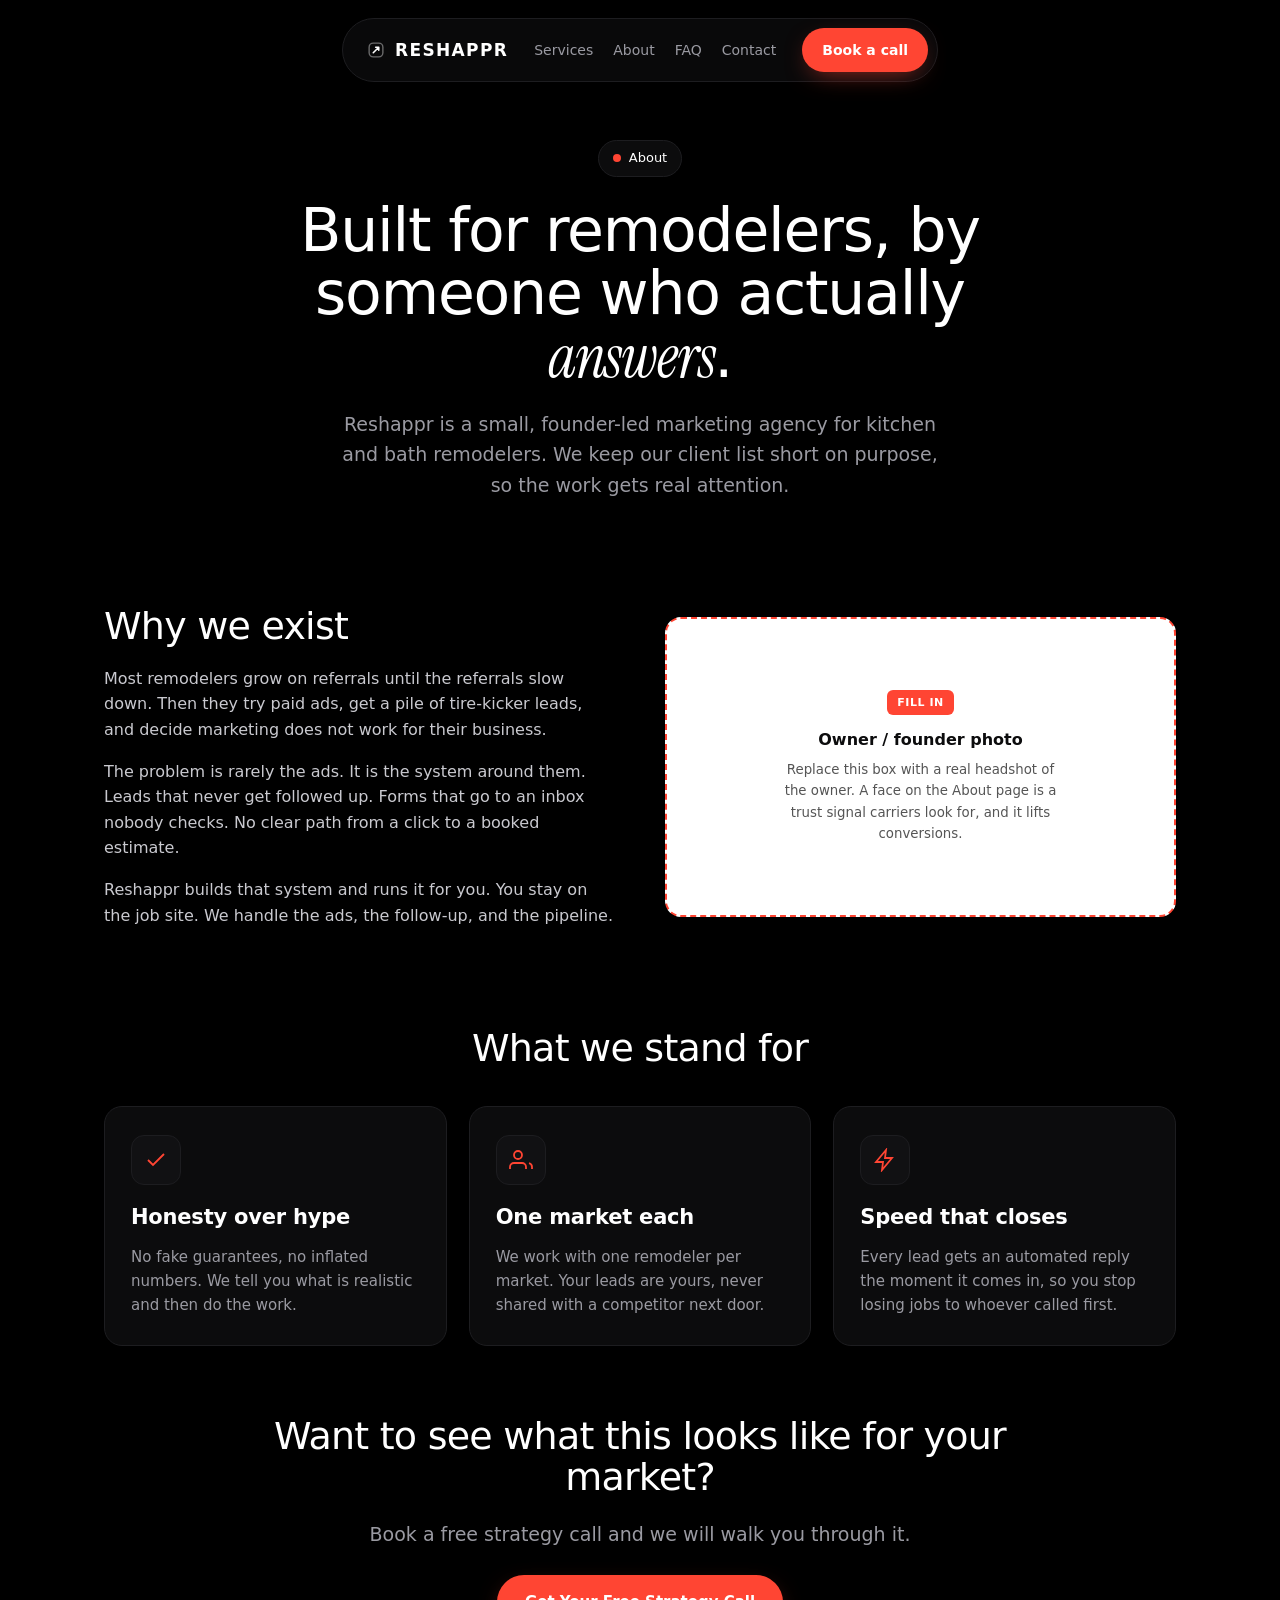
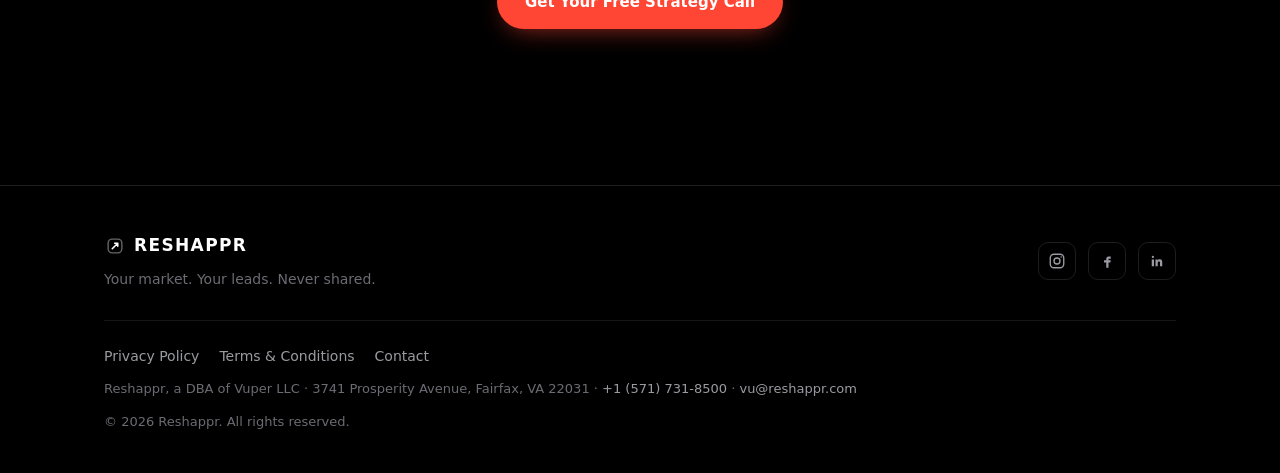
==== about.html @ 0d87b8c2 "Add files via upload" ====
<!DOCTYPE html>
<html lang="en">
<head>
<meta charset="UTF-8" />
<meta name="viewport" content="width=device-width, initial-scale=1.0" />
<title>About | Reshappr</title>
<meta name="description" content="Reshappr is a founder-led marketing agency for kitchen and bath remodelers. Short client list, full attention." />
<link rel="icon" href="brand/favicon.svg" type="image/svg+xml" />
<link rel="preconnect" href="https://api.fontshare.com" crossorigin />
<link href="https://api.fontshare.com/v2/css?f[]=satoshi@400,500,700,900&display=swap" rel="stylesheet" />
<link href="https://fonts.googleapis.com/css2?family=Instrument+Serif:ital@0;1&display=swap" rel="stylesheet" />
<link rel="stylesheet" href="styles.css" />
</head>
<body>

<div class="nav"><nav class="nav-inner">
  <a href="index.html" class="brand"><svg class="brand-mark" viewBox="0 0 64 64" fill="none" aria-hidden="true"><rect x="12" y="12" width="40" height="40" rx="12" fill="none" stroke="currentColor" stroke-width="4" opacity="0.4"/><path d="M24 40 L40 24 M31 24 H40 V33" stroke="currentColor" stroke-width="4.5" fill="none" stroke-linecap="round" stroke-linejoin="round"/></svg>RESHAPPR</a>
  <div class="nav-links">
    <a href="services.html">Services</a>
    <a href="about.html">About</a>
    <a href="index.html#faq">FAQ</a>
    <a href="contact.html">Contact</a>
  </div>
  <a href="contact.html" class="btn">Book a call</a>
</nav></div>

<main>
  <div class="nav-spacer"></div>
  <div class="wrap">
    <div class="page-head">
      <span class="badge"><span class="dot"></span>About</span>
      <h1>Built for remodelers, by someone who actually <span class="em">answers</span>.</h1>
      <p class="lead">Reshappr is a small, founder-led marketing agency for kitchen and bath remodelers. We keep our client list short on purpose, so the work gets real attention.</p>
    </div>

    <div class="grid-2 section">
      <div class="prose">
        <h2 style="margin-bottom:18px">Why we exist</h2>
        <p>Most remodelers grow on referrals until the referrals slow down. Then they try paid ads, get a pile of tire-kicker leads, and decide marketing does not work for their business.</p>
        <p>The problem is rarely the ads. It is the system around them. Leads that never get followed up. Forms that go to an inbox nobody checks. No clear path from a click to a booked estimate.</p>
        <p>Reshappr builds that system and runs it for you. You stay on the job site. We handle the ads, the follow-up, and the pipeline.</p>
      </div>
      <div>
        <div class="fillin-img">
          <span class="lbl">FILL IN</span>
          <strong>Owner / founder photo</strong>
          <small>Replace this box with a real headshot of the owner. A face on the About page is a trust signal carriers look for, and it lifts conversions.</small>
        </div>
      </div>
    </div>

    <div class="section">
      <h2 style="text-align:center; margin-bottom:36px">What we stand for</h2>
      <div class="grid-3">
        <div class="card">
          <div class="ic"><svg viewBox="0 0 24 24" fill="none" stroke="currentColor" stroke-width="1.8"><path d="M20 6 9 17l-5-5"/></svg></div>
          <h3>Honesty over hype</h3>
          <p>No fake guarantees, no inflated numbers. We tell you what is realistic and then do the work.</p>
        </div>
        <div class="card">
          <div class="ic"><svg viewBox="0 0 24 24" fill="none" stroke="currentColor" stroke-width="1.8"><path d="M17 21v-2a4 4 0 0 0-4-4H5a4 4 0 0 0-4 4v2"/><circle cx="9" cy="7" r="4"/><path d="M23 21v-2a4 4 0 0 0-3-3.87"/></svg></div>
          <h3>One market each</h3>
          <p>We work with one remodeler per market. Your leads are yours, never shared with a competitor next door.</p>
        </div>
        <div class="card">
          <div class="ic"><svg viewBox="0 0 24 24" fill="none" stroke="currentColor" stroke-width="1.8"><path d="M13 2 3 14h7l-1 8 10-12h-7l1-8z"/></svg></div>
          <h3>Speed that closes</h3>
          <p>Every lead gets an automated reply the moment it comes in, so you stop losing jobs to whoever called first.</p>
        </div>
      </div>
    </div>

    <div class="page-head" style="margin-top:20px">
      <h2>Want to see what this looks like for your market?</h2>
      <p class="lead">Book a free strategy call and we will walk you through it.</p>
      <p style="margin-top:26px"><a href="contact.html" class="btn btn-lg">Get Your Free Strategy Call</a></p>
    </div>
  </div>
</main>

<footer><div class="wrap">
  <div class="foot">
    <div>
      <div class="brand"><svg class="brand-mark" viewBox="0 0 64 64" fill="none" aria-hidden="true"><rect x="12" y="12" width="40" height="40" rx="12" fill="none" stroke="currentColor" stroke-width="4" opacity="0.4"/><path d="M24 40 L40 24 M31 24 H40 V33" stroke="currentColor" stroke-width="4.5" fill="none" stroke-linecap="round" stroke-linejoin="round"/></svg>RESHAPPR</div>
      <div class="tag">Your market. Your leads. Never shared.</div>
    </div>
    <div class="soc">
      <a href="#" aria-label="Instagram"><svg width="18" height="18" viewBox="0 0 24 24" fill="none" stroke="currentColor" stroke-width="1.8"><rect x="3" y="3" width="18" height="18" rx="5"/><circle cx="12" cy="12" r="4"/><circle cx="17.5" cy="6.5" r="1" fill="currentColor" stroke="none"/></svg></a>
      <a href="#" aria-label="Facebook"><svg width="18" height="18" viewBox="0 0 24 24" fill="currentColor"><path d="M14 9h3V6h-3c-2 0-3 1.3-3 3.2V11H8v3h3v7h3v-7h2.5l.5-3H14V9.5c0-.3.2-.5.6-.5Z"/></svg></a>
      <a href="#" aria-label="LinkedIn"><svg width="18" height="18" viewBox="0 0 24 24" fill="currentColor"><path d="M6.5 8A1.5 1.5 0 1 0 6.5 5a1.5 1.5 0 0 0 0 3ZM5 10h3v9H5v-9Zm5 0h2.8v1.3c.5-.8 1.5-1.5 3-1.5 2.4 0 3.2 1.4 3.2 3.9V19h-3v-4.6c0-1.2-.4-1.9-1.4-1.9-1 0-1.6.7-1.6 1.9V19h-3v-9Z"/></svg></a>
    </div>
  </div>
  <div class="foot-links">
    <a href="privacy-policy.html">Privacy Policy</a>
    <a href="terms-and-conditions.html">Terms &amp; Conditions</a>
    <a href="contact.html">Contact</a>
  </div>
  <div class="copy">Reshappr, a DBA of Vuper LLC &middot; 3741 Prosperity Avenue, Fairfax, VA 22031 &middot; <a href="tel:+15717318500">+1 (571) 731-8500</a> &middot; <a href="mailto:vu@reshappr.com">vu@reshappr.com</a></div>
  <div class="copy">&copy; 2026 Reshappr. All rights reserved.</div>
</div></footer>

</body>
</html>
---- styles.css ----
/* Reshappr shared styles — About / Services / Contact */
:root {
  --bg:#000; --bg-card:#0c0c0d; --bg-card-2:#111113; --line:#1d1d20; --line-soft:#161618;
  --text:#fff; --muted:#9a9aa2; --muted-2:#6b6b73; --accent:#ff4533; --demo:#4d8dff;
  --radius:18px; --radius-pill:100px;
  --serif:"Instrument Serif",Georgia,serif; --sans:"Satoshi",system-ui,-apple-system,sans-serif;
}
* { box-sizing:border-box; margin:0; padding:0; }
html { scroll-behavior:smooth; }
body { font-family:var(--sans); background:var(--bg); color:var(--text); line-height:1.6; -webkit-font-smoothing:antialiased; overflow-x:hidden; }
a { color:inherit; text-decoration:none; }
img { max-width:100%; display:block; }
::selection { background:var(--accent); color:#fff; }
.wrap { width:100%; max-width:1120px; margin:0 auto; padding:0 24px; }
.narrow { max-width:780px; }
.em { font-family:var(--serif); font-style:italic; font-weight:400; }

/* nav */
.nav-spacer { height:110px; }
.nav { position:fixed; top:18px; left:0; right:0; z-index:100; display:flex; justify-content:center; pointer-events:none; }
.nav-inner { pointer-events:auto; display:flex; align-items:center; gap:26px; background:rgba(12,12,13,0.82); backdrop-filter:blur(14px); border:1px solid var(--line); border-radius:var(--radius-pill); padding:9px 9px 9px 22px; box-shadow:0 10px 40px -18px rgba(0,0,0,0.8); }
.brand { font-weight:900; letter-spacing:0.08em; font-size:17px; display:flex; align-items:center; gap:8px; color:#fff; }
.brand-mark { width:22px; height:22px; color:#fff; flex:none; }
.nav-links { display:flex; gap:20px; font-size:14px; color:var(--muted); }
.nav-links a:hover { color:#fff; }
.btn { display:inline-flex; align-items:center; justify-content:center; gap:8px; background:var(--accent); color:#fff; font-weight:600; font-size:14px; padding:11px 20px; border-radius:var(--radius-pill); border:none; cursor:pointer; transition:transform .15s ease, box-shadow .2s ease; box-shadow:0 8px 26px -10px rgba(255,69,51,0.7); }
.btn:hover { transform:translateY(-1px); box-shadow:0 12px 32px -8px rgba(255,69,51,0.85); }
.btn-lg { padding:15px 28px; font-size:15px; }
.btn-ghost { background:transparent; border:1px solid var(--line); box-shadow:none; color:#fff; }
.btn-ghost:hover { border-color:#333; background:rgba(255,255,255,0.03); }

/* page head */
main { padding:30px 0 40px; }
.page-head { max-width:760px; margin:0 auto 56px; text-align:center; }
.badge { display:inline-flex; align-items:center; gap:8px; background:var(--bg-card); border:1px solid var(--line); color:#fff; font-size:13px; font-weight:500; padding:7px 14px; border-radius:var(--radius-pill); margin:0 auto 22px; }
.badge .dot { width:8px; height:8px; border-radius:50%; background:var(--accent); }
h1 { font-weight:500; letter-spacing:-0.02em; line-height:1.05; font-size:clamp(36px,5.5vw,60px); }
h2 { font-weight:500; letter-spacing:-0.02em; line-height:1.1; font-size:clamp(26px,3.4vw,38px); }
h3 { font-weight:600; letter-spacing:-0.01em; font-size:21px; }
.lead { color:var(--muted); font-size:clamp(16px,1.6vw,19px); max-width:600px; margin:20px auto 0; }
.section { padding:50px 0; }

/* cards / grids */
.grid-3 { display:grid; grid-template-columns:repeat(3,1fr); gap:22px; }
.grid-2 { display:grid; grid-template-columns:repeat(2,1fr); gap:50px; align-items:center; }
.card { background:var(--bg-card); border:1px solid var(--line); border-radius:var(--radius); padding:28px 26px; }
.card h3 { margin-bottom:10px; }
.card p { color:var(--muted); font-size:15px; }
.card .ic { width:50px; height:50px; border-radius:13px; background:var(--bg-card-2); border:1px solid var(--line); display:flex; align-items:center; justify-content:center; color:var(--accent); margin-bottom:16px; }
.card .ic svg { width:24px; height:24px; }
.prose p { color:#c9c9cf; margin:0 0 16px; font-size:16px; }
.prose p:last-child { margin-bottom:0; }

/* contact info rows */
.info-list { display:grid; gap:14px; margin-top:8px; }
.info-row { display:flex; gap:13px; align-items:center; font-size:16px; color:#d8d8de; }
.info-row .ic { width:42px; height:42px; border-radius:11px; background:var(--bg-card); border:1px solid var(--line); display:flex; align-items:center; justify-content:center; color:var(--accent); flex:none; }
.info-row .ic svg { width:19px; height:19px; }
.info-row a { color:#fff; }
.info-row a:hover { color:var(--accent); }

/* FILL-IN placeholders (white boxes to replace) */
.fillin { background:#fff; color:#0c0c0d; border:2px dashed var(--accent); border-radius:12px; padding:15px 16px; font-size:14px; font-weight:600; margin:16px 0; display:flex; gap:11px; align-items:flex-start; line-height:1.5; }
.fillin .lbl { background:var(--accent); color:#fff; font-size:10.5px; font-weight:800; padding:3px 8px; border-radius:6px; letter-spacing:.05em; flex:none; margin-top:1px; }
.fillin-img { background:#fff; color:#0c0c0d; border:2px dashed var(--accent); border-radius:16px; min-height:300px; display:flex; flex-direction:column; align-items:center; justify-content:center; gap:6px; text-align:center; padding:24px; font-weight:700; }
.fillin-img .lbl { background:var(--accent); color:#fff; font-size:11px; font-weight:800; padding:4px 10px; border-radius:6px; letter-spacing:.05em; margin-bottom:6px; }
.fillin-img small { font-weight:500; color:#555; max-width:280px; }

/* opt-in form */
.optin { background:var(--bg-card); border:1px solid var(--line); border-radius:var(--radius); padding:30px 28px; }
.field { margin-bottom:16px; }
.field label.flbl { display:block; font-size:13.5px; color:var(--muted); margin-bottom:7px; font-weight:500; }
.field input, .field textarea { width:100%; background:#121214; border:1px solid var(--line); border-radius:10px; padding:13px 15px; color:#fff; font-family:inherit; font-size:15px; }
.field input::placeholder, .field textarea::placeholder { color:var(--muted-2); }
.field input:focus, .field textarea:focus { outline:none; border-color:var(--accent); }
.field textarea { min-height:96px; resize:vertical; }
.consent { display:flex; gap:11px; align-items:flex-start; margin-bottom:14px; font-size:13px; color:#b6b6bd; line-height:1.5; cursor:pointer; }
.consent input[type=checkbox] { width:20px; height:20px; flex:none; margin-top:1px; accent-color:var(--accent); cursor:pointer; }
.disclosure { font-size:12.5px; color:var(--muted-2); line-height:1.55; margin:6px 0 18px; padding-top:14px; border-top:1px solid var(--line-soft); }
.disclosure a { color:var(--muted); text-decoration:underline; }
.optin .btn { width:100%; }
.form-foot { text-align:center; margin-top:14px; font-size:13px; color:var(--muted-2); }
.form-foot a { color:var(--muted); text-decoration:underline; }

/* footer */
footer { border-top:1px solid var(--line); padding:46px 0 40px; margin-top:60px; }
.foot { display:flex; justify-content:space-between; align-items:center; gap:20px; flex-wrap:wrap; }
.foot .tag { color:var(--muted-2); font-size:14px; margin-top:8px; }
.foot .soc { display:flex; gap:12px; }
.foot .soc a { width:38px; height:38px; border:1px solid var(--line); border-radius:10px; display:flex; align-items:center; justify-content:center; color:var(--muted); }
.foot .soc a:hover { color:#fff; border-color:#333; }
.foot-links { display:flex; gap:20px; flex-wrap:wrap; margin-top:30px; padding-top:24px; border-top:1px solid var(--line-soft); }
.foot-links a { color:var(--muted); font-size:14px; }
.foot-links a:hover { color:#fff; }
.copy { color:var(--muted-2); font-size:13px; margin-top:12px; }
.copy a { color:var(--muted); }
.copy a:hover { color:#fff; }

@media (max-width:860px) {
  .nav-links { display:none; }
  .grid-3 { grid-template-columns:1fr; }
  .grid-2 { grid-template-columns:1fr; gap:30px; }
  .section { padding:36px 0; }
  .foot { flex-direction:column; align-items:flex-start; }
}
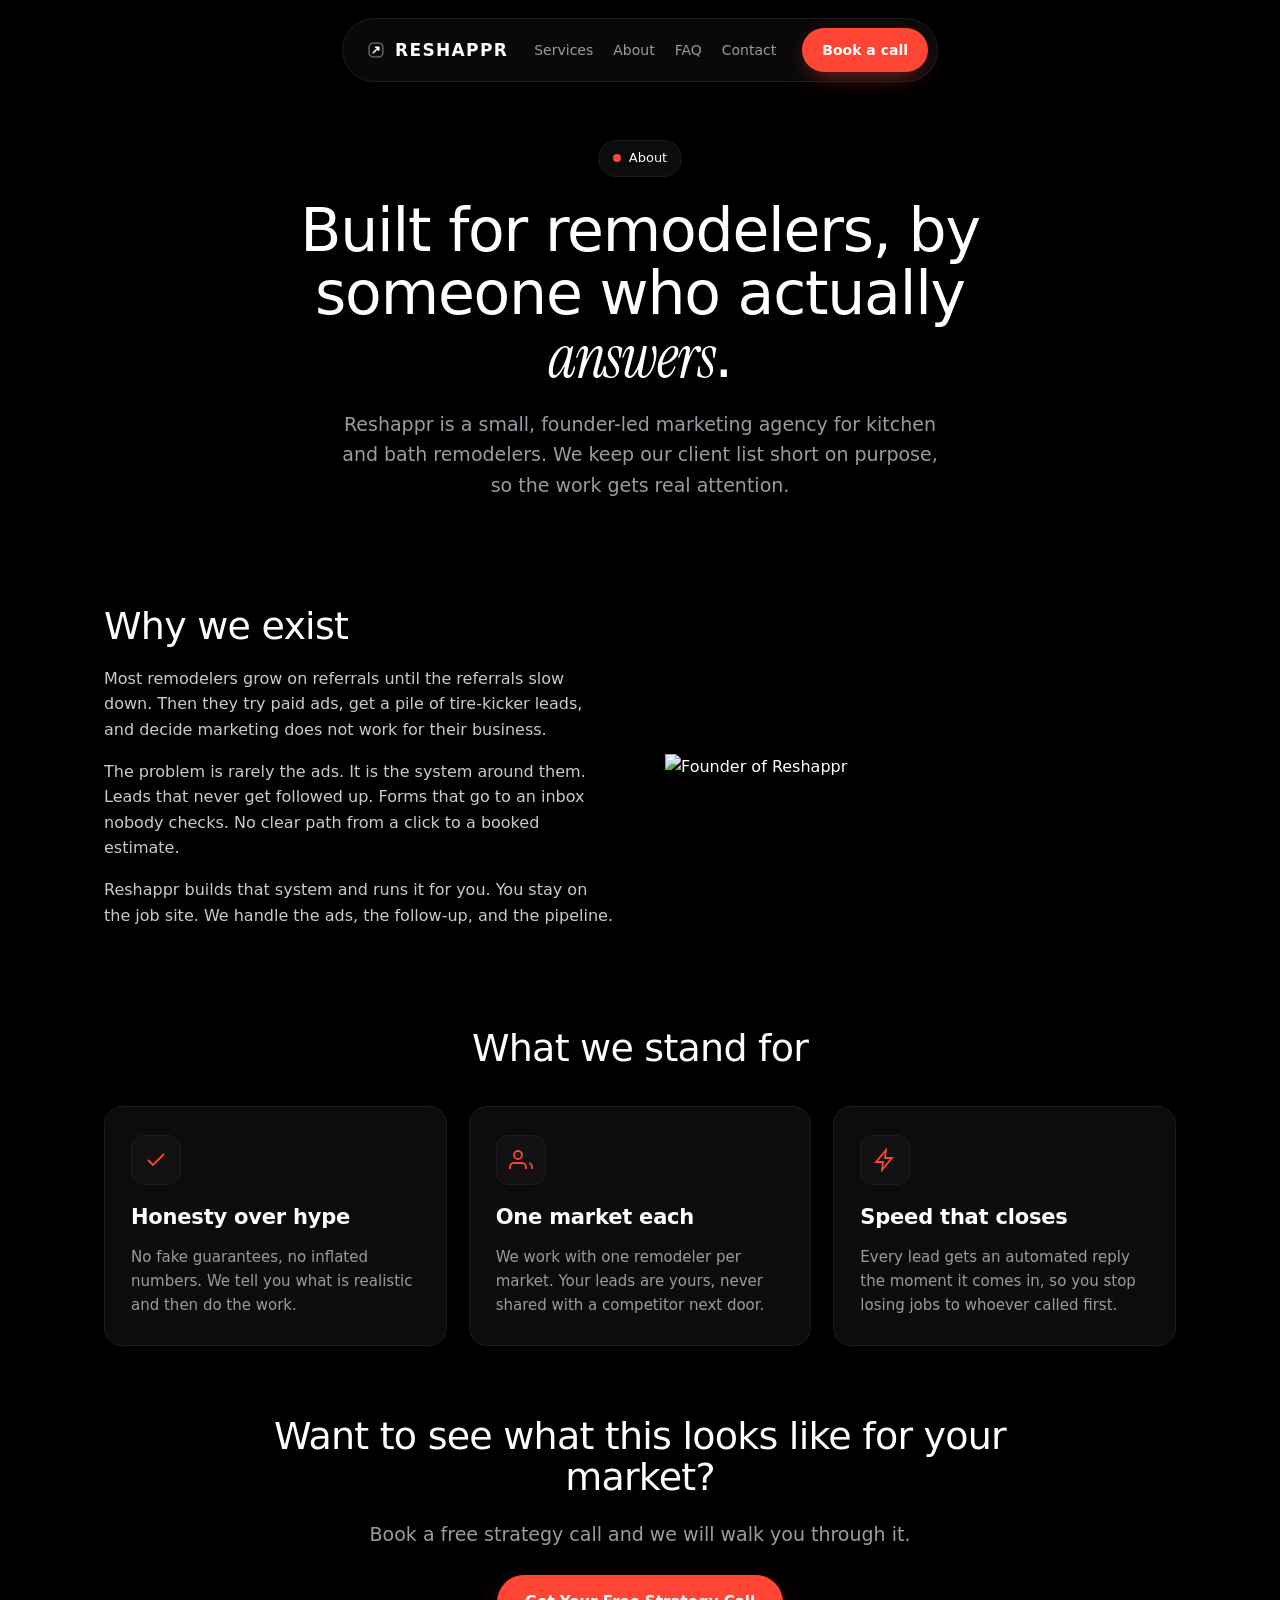
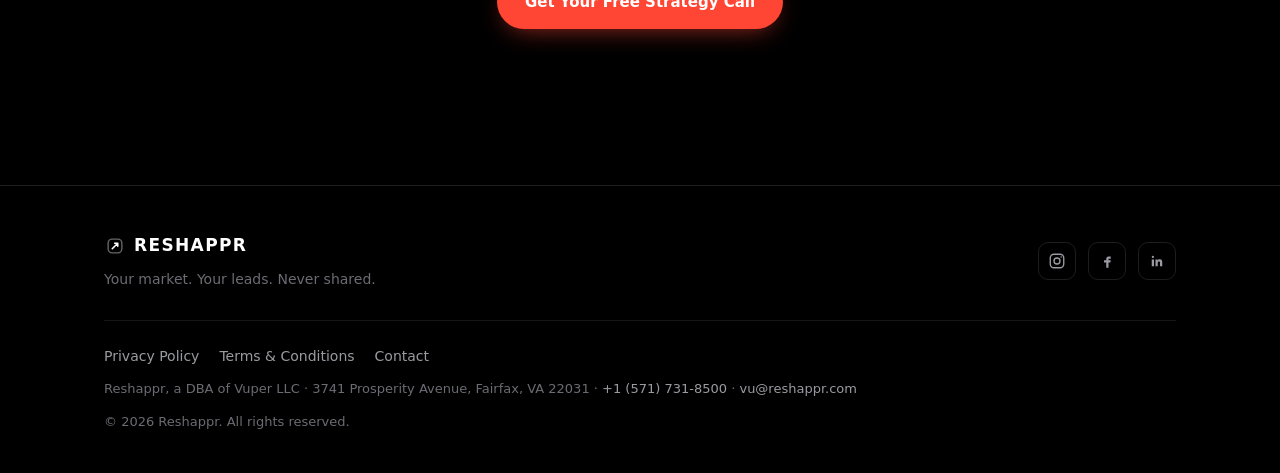
==== commit 0ed5afd4: "Add files via upload" ====
--- a/about.html
+++ b/about.html
@@ -41,11 +41,7 @@
         <p>Reshappr builds that system and runs it for you. You stay on the job site. We handle the ads, the follow-up, and the pipeline.</p>
       </div>
       <div>
-        <div class="fillin-img">
-          <span class="lbl">FILL IN</span>
-          <strong>Owner / founder photo</strong>
-          <small>Replace this box with a real headshot of the owner. A face on the About page is a trust signal carriers look for, and it lifts conversions.</small>
-        </div>
+        <img class="owner-photo" src="brand/owner.jpg" alt="Founder of Reshappr" />
       </div>
     </div>
 
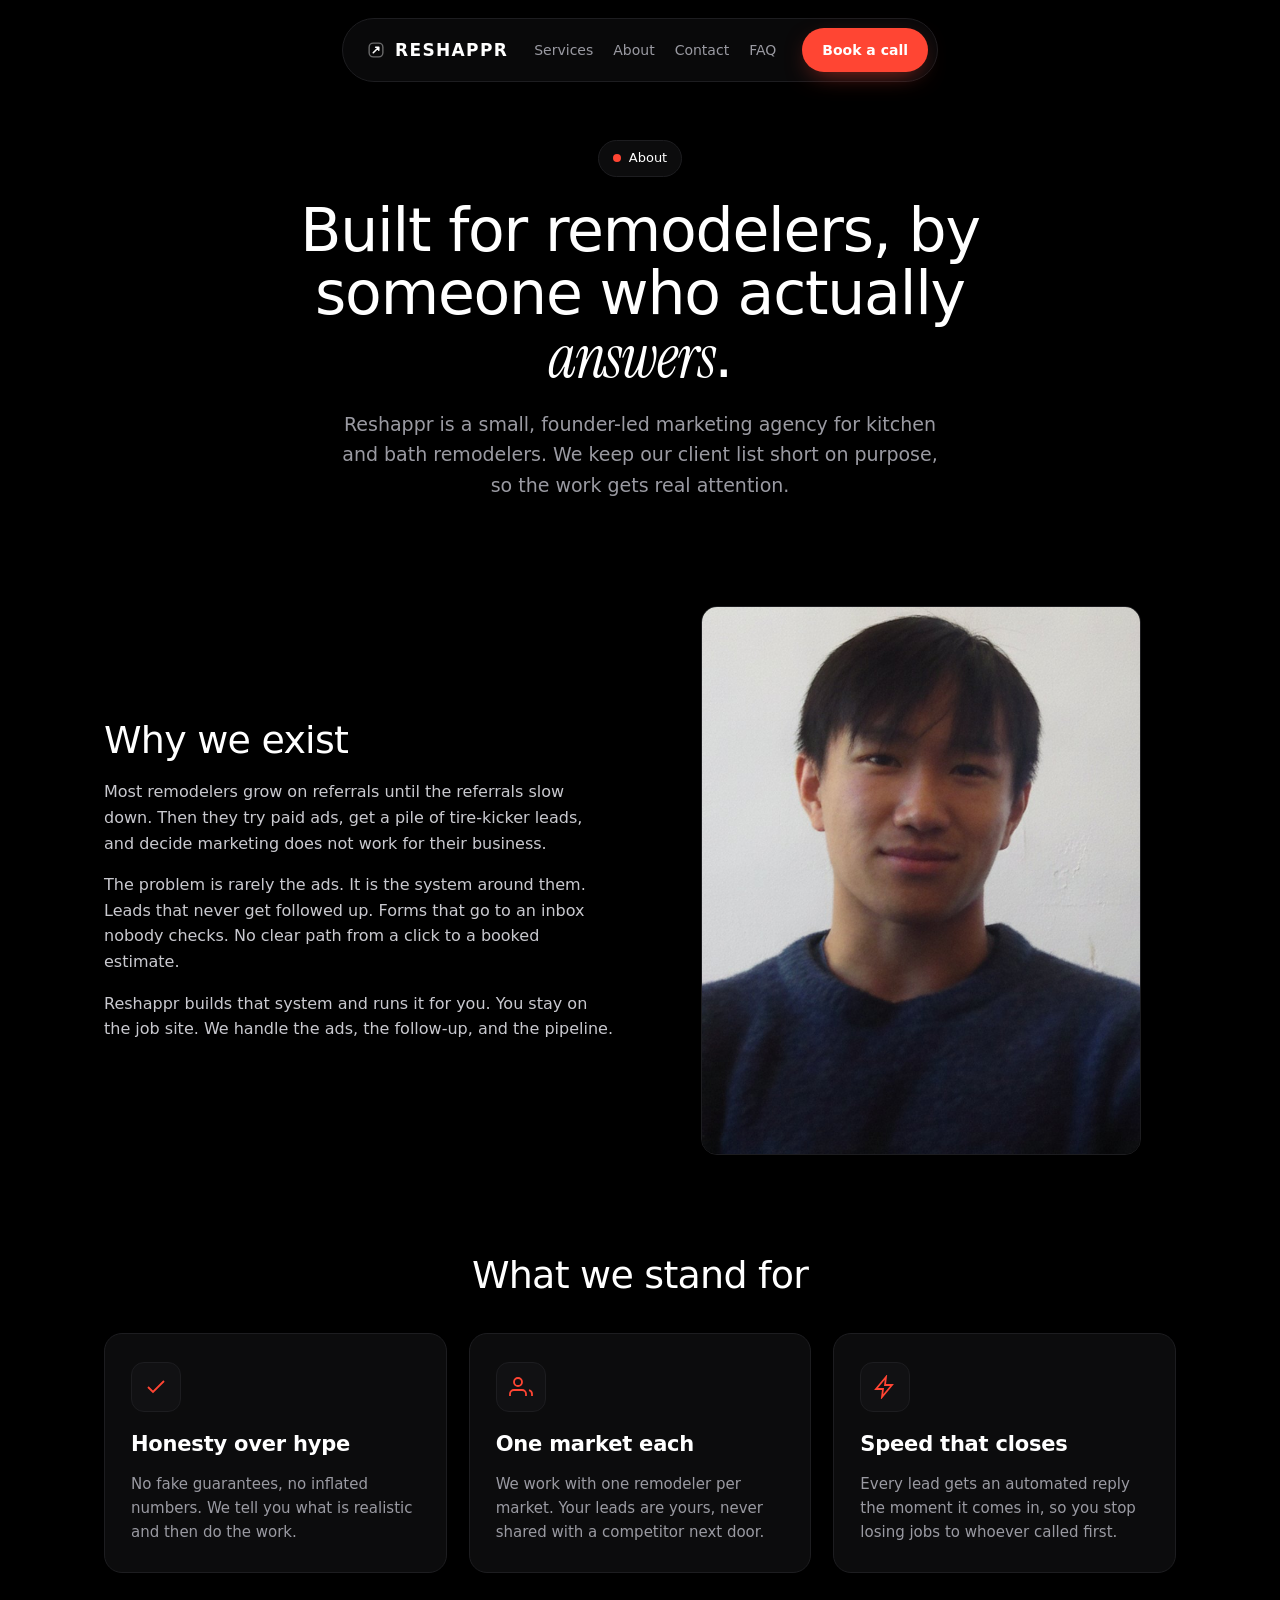
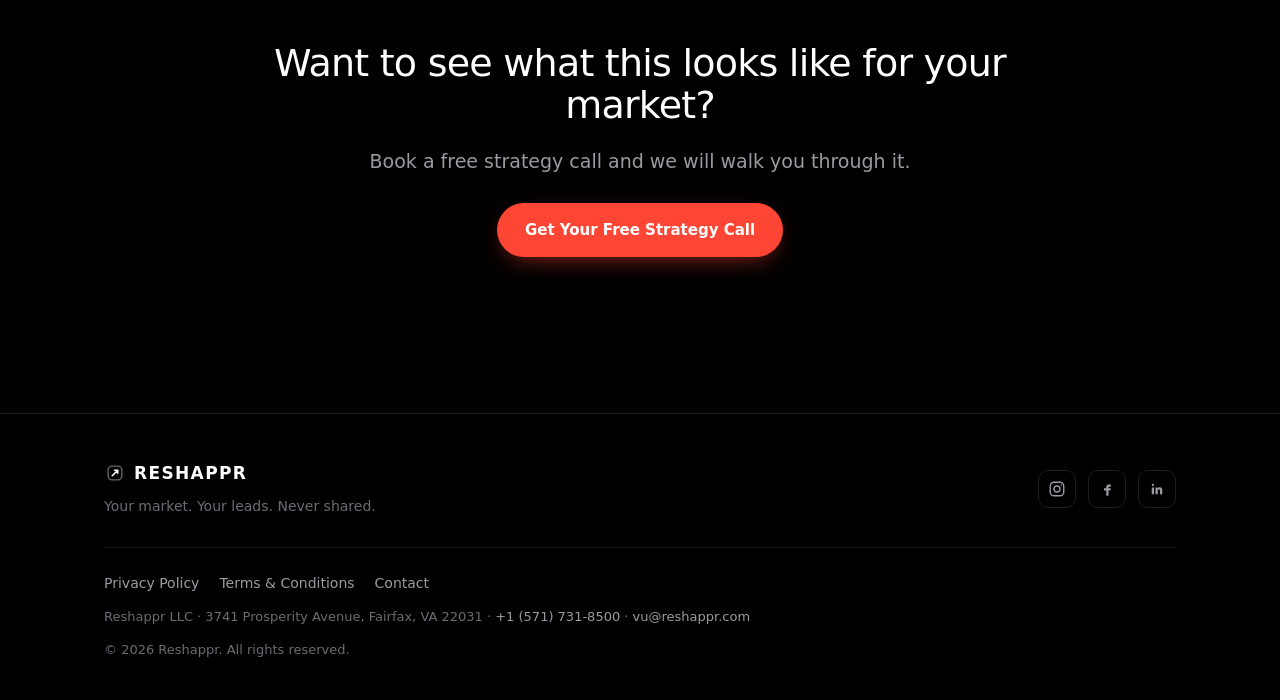
==== commit 40386ce0: "Add files via upload" ====
--- a/about.html
+++ b/about.html
@@ -18,8 +18,8 @@
   <div class="nav-links">
     <a href="services.html">Services</a>
     <a href="about.html">About</a>
+    <a href="contact.html">Contact</a>
     <a href="index.html#faq">FAQ</a>
-    <a href="contact.html">Contact</a>
   </div>
   <a href="contact.html" class="btn">Book a call</a>
 </nav></div>
@@ -91,7 +91,7 @@
     <a href="terms-and-conditions.html">Terms &amp; Conditions</a>
     <a href="contact.html">Contact</a>
   </div>
-  <div class="copy">Reshappr, a DBA of Vuper LLC &middot; 3741 Prosperity Avenue, Fairfax, VA 22031 &middot; <a href="tel:+15717318500">+1 (571) 731-8500</a> &middot; <a href="mailto:vu@reshappr.com">vu@reshappr.com</a></div>
+  <div class="copy">Reshappr LLC &middot; 3741 Prosperity Avenue, Fairfax, VA 22031 &middot; <a href="tel:+15717318500">+1 (571) 731-8500</a> &middot; <a href="mailto:vu@reshappr.com">vu@reshappr.com</a></div>
   <div class="copy">&copy; 2026 Reshappr. All rights reserved.</div>
 </div></footer>
 
--- a/styles.css
+++ b/styles.css
@@ -65,6 +65,7 @@
 .fillin-img { background:#fff; color:#0c0c0d; border:2px dashed var(--accent); border-radius:16px; min-height:300px; display:flex; flex-direction:column; align-items:center; justify-content:center; gap:6px; text-align:center; padding:24px; font-weight:700; }
 .fillin-img .lbl { background:var(--accent); color:#fff; font-size:11px; font-weight:800; padding:4px 10px; border-radius:6px; letter-spacing:.05em; margin-bottom:6px; }
 .fillin-img small { font-weight:500; color:#555; max-width:280px; }
+.owner-photo { width:100%; max-width:440px; border-radius:16px; border:1px solid var(--line); display:block; margin:0 auto; }
 
 /* opt-in form */
 .optin { background:var(--bg-card); border:1px solid var(--line); border-radius:var(--radius); padding:30px 28px; }
@@ -81,6 +82,8 @@
 .optin .btn { width:100%; }
 .form-foot { text-align:center; margin-top:14px; font-size:13px; color:var(--muted-2); }
 .form-foot a { color:var(--muted); text-decoration:underline; }
+.form-embed { background:#16161A; border:1px solid #2A2A2E; border-radius:16px; overflow:hidden; }
+.form-embed iframe { width:100%; min-height:600px; border:none; display:block; }
 
 /* footer */
 footer { border-top:1px solid var(--line); padding:46px 0 40px; margin-top:60px; }
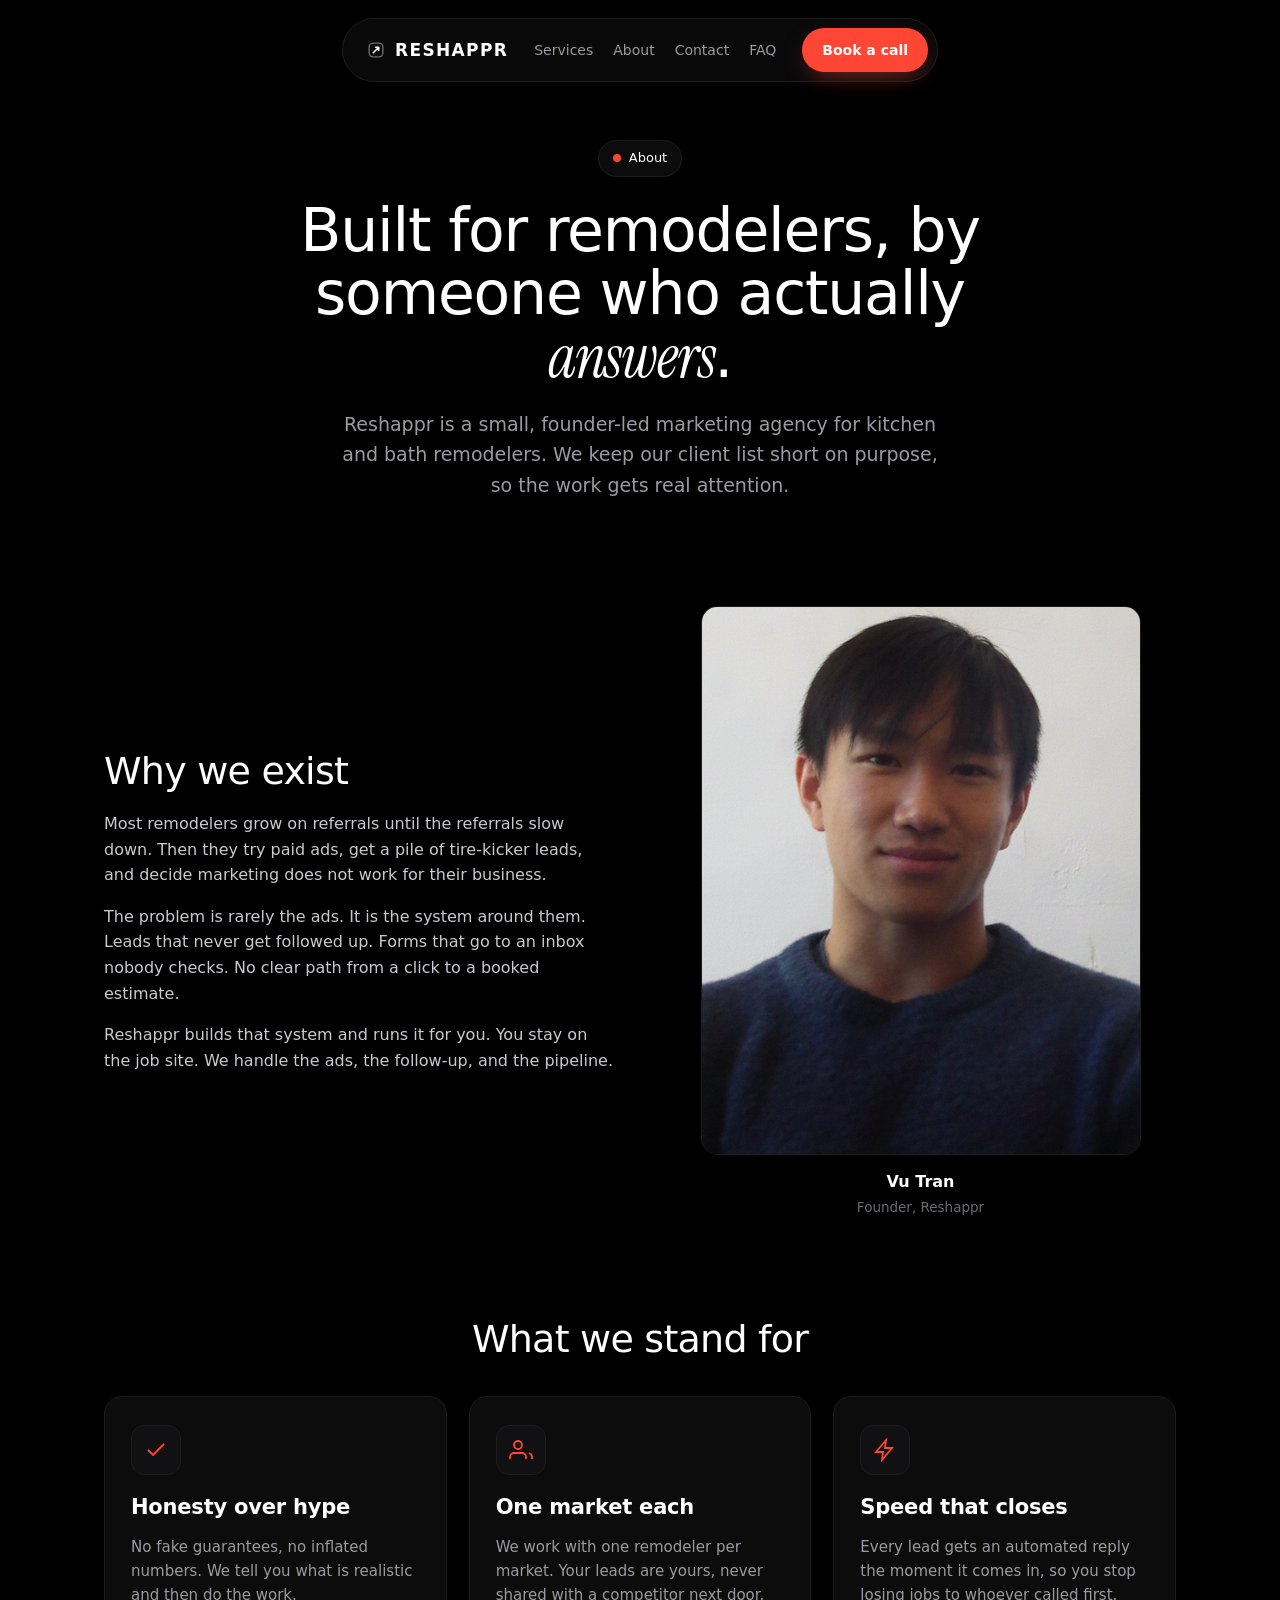
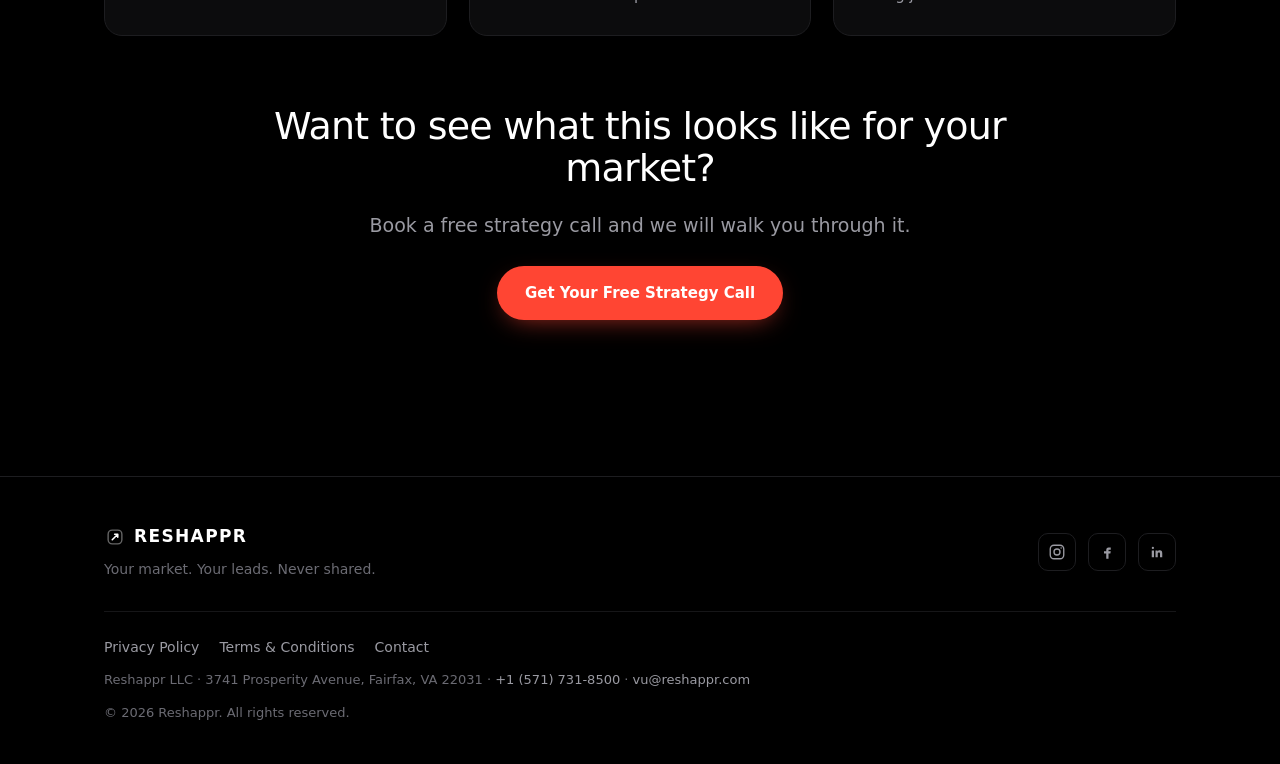
==== commit 73eba14e: "Add files via upload" ====
--- a/about.html
+++ b/about.html
@@ -22,6 +22,7 @@
     <a href="index.html#faq">FAQ</a>
   </div>
   <a href="contact.html" class="btn">Book a call</a>
+  <button class="nav-toggle" aria-label="Menu" aria-expanded="false"><span></span><span></span><span></span></button>
 </nav></div>
 
 <main>
@@ -41,7 +42,11 @@
         <p>Reshappr builds that system and runs it for you. You stay on the job site. We handle the ads, the follow-up, and the pipeline.</p>
       </div>
       <div>
-        <img class="owner-photo" src="brand/owner.jpg" alt="Founder of Reshappr" />
+        <img class="owner-photo" src="brand/owner.jpg" alt="Vu Tran, founder of Reshappr" />
+        <div class="owner-caption">
+          <span class="owner-name">Vu Tran</span>
+          <span class="owner-role">Founder, Reshappr</span>
+        </div>
       </div>
     </div>
 
@@ -95,5 +100,14 @@
   <div class="copy">&copy; 2026 Reshappr. All rights reserved.</div>
 </div></footer>
 
+<script>
+  (function(){
+    var t=document.querySelector('.nav-toggle'), n=document.querySelector('.nav-inner');
+    if(t&&n){
+      t.addEventListener('click',function(){ var o=n.classList.toggle('open'); t.setAttribute('aria-expanded',o); });
+      n.querySelectorAll('.nav-links a').forEach(function(a){ a.addEventListener('click',function(){ n.classList.remove('open'); }); });
+    }
+  })();
+</script>
 </body>
 </html>
--- a/styles.css
+++ b/styles.css
@@ -18,11 +18,13 @@
 /* nav */
 .nav-spacer { height:110px; }
 .nav { position:fixed; top:18px; left:0; right:0; z-index:100; display:flex; justify-content:center; pointer-events:none; }
-.nav-inner { pointer-events:auto; display:flex; align-items:center; gap:26px; background:rgba(12,12,13,0.82); backdrop-filter:blur(14px); border:1px solid var(--line); border-radius:var(--radius-pill); padding:9px 9px 9px 22px; box-shadow:0 10px 40px -18px rgba(0,0,0,0.8); }
+.nav-inner { position:relative; pointer-events:auto; display:flex; align-items:center; gap:26px; background:rgba(12,12,13,0.82); backdrop-filter:blur(14px); border:1px solid var(--line); border-radius:var(--radius-pill); padding:9px 9px 9px 22px; box-shadow:0 10px 40px -18px rgba(0,0,0,0.8); }
 .brand { font-weight:900; letter-spacing:0.08em; font-size:17px; display:flex; align-items:center; gap:8px; color:#fff; }
 .brand-mark { width:22px; height:22px; color:#fff; flex:none; }
 .nav-links { display:flex; gap:20px; font-size:14px; color:var(--muted); }
 .nav-links a:hover { color:#fff; }
+.nav-toggle { display:none; flex-direction:column; justify-content:center; align-items:center; gap:4px; width:38px; height:38px; background:none; border:none; cursor:pointer; padding:0; flex:none; }
+.nav-toggle span { width:20px; height:2px; background:#fff; border-radius:2px; display:block; }
 .btn { display:inline-flex; align-items:center; justify-content:center; gap:8px; background:var(--accent); color:#fff; font-weight:600; font-size:14px; padding:11px 20px; border-radius:var(--radius-pill); border:none; cursor:pointer; transition:transform .15s ease, box-shadow .2s ease; box-shadow:0 8px 26px -10px rgba(255,69,51,0.7); }
 .btn:hover { transform:translateY(-1px); box-shadow:0 12px 32px -8px rgba(255,69,51,0.85); }
 .btn-lg { padding:15px 28px; font-size:15px; }
@@ -66,6 +68,9 @@
 .fillin-img .lbl { background:var(--accent); color:#fff; font-size:11px; font-weight:800; padding:4px 10px; border-radius:6px; letter-spacing:.05em; margin-bottom:6px; }
 .fillin-img small { font-weight:500; color:#555; max-width:280px; }
 .owner-photo { width:100%; max-width:440px; border-radius:16px; border:1px solid var(--line); display:block; margin:0 auto; }
+.owner-caption { text-align:center; max-width:440px; margin:14px auto 0; }
+.owner-name { display:block; font-weight:700; font-size:16px; color:#fff; }
+.owner-role { display:block; font-size:13.5px; color:var(--muted-2); margin-top:2px; }
 
 /* opt-in form */
 .optin { background:var(--bg-card); border:1px solid var(--line); border-radius:var(--radius); padding:30px 28px; }
@@ -100,7 +105,13 @@
 .copy a:hover { color:#fff; }
 
 @media (max-width:860px) {
-  .nav-links { display:none; }
+  .nav-inner { gap:12px; padding:9px 9px 9px 18px; }
+  .nav-toggle { display:flex; }
+  .nav-links { display:none; position:absolute; top:calc(100% + 12px); left:0; right:0; flex-direction:column; gap:4px; background:rgba(12,12,13,0.98); backdrop-filter:blur(16px); border:1px solid var(--line); border-radius:18px; padding:12px; box-shadow:0 16px 40px -16px rgba(0,0,0,0.85); }
+  .nav-inner.open .nav-links { display:flex; }
+  .nav-links a { padding:11px 14px; border-radius:10px; font-size:15px; color:#fff; }
+  .nav-links a:hover { background:rgba(255,255,255,0.05); }
+  .form-col { order:-1; }
   .grid-3 { grid-template-columns:1fr; }
   .grid-2 { grid-template-columns:1fr; gap:30px; }
   .section { padding:36px 0; }
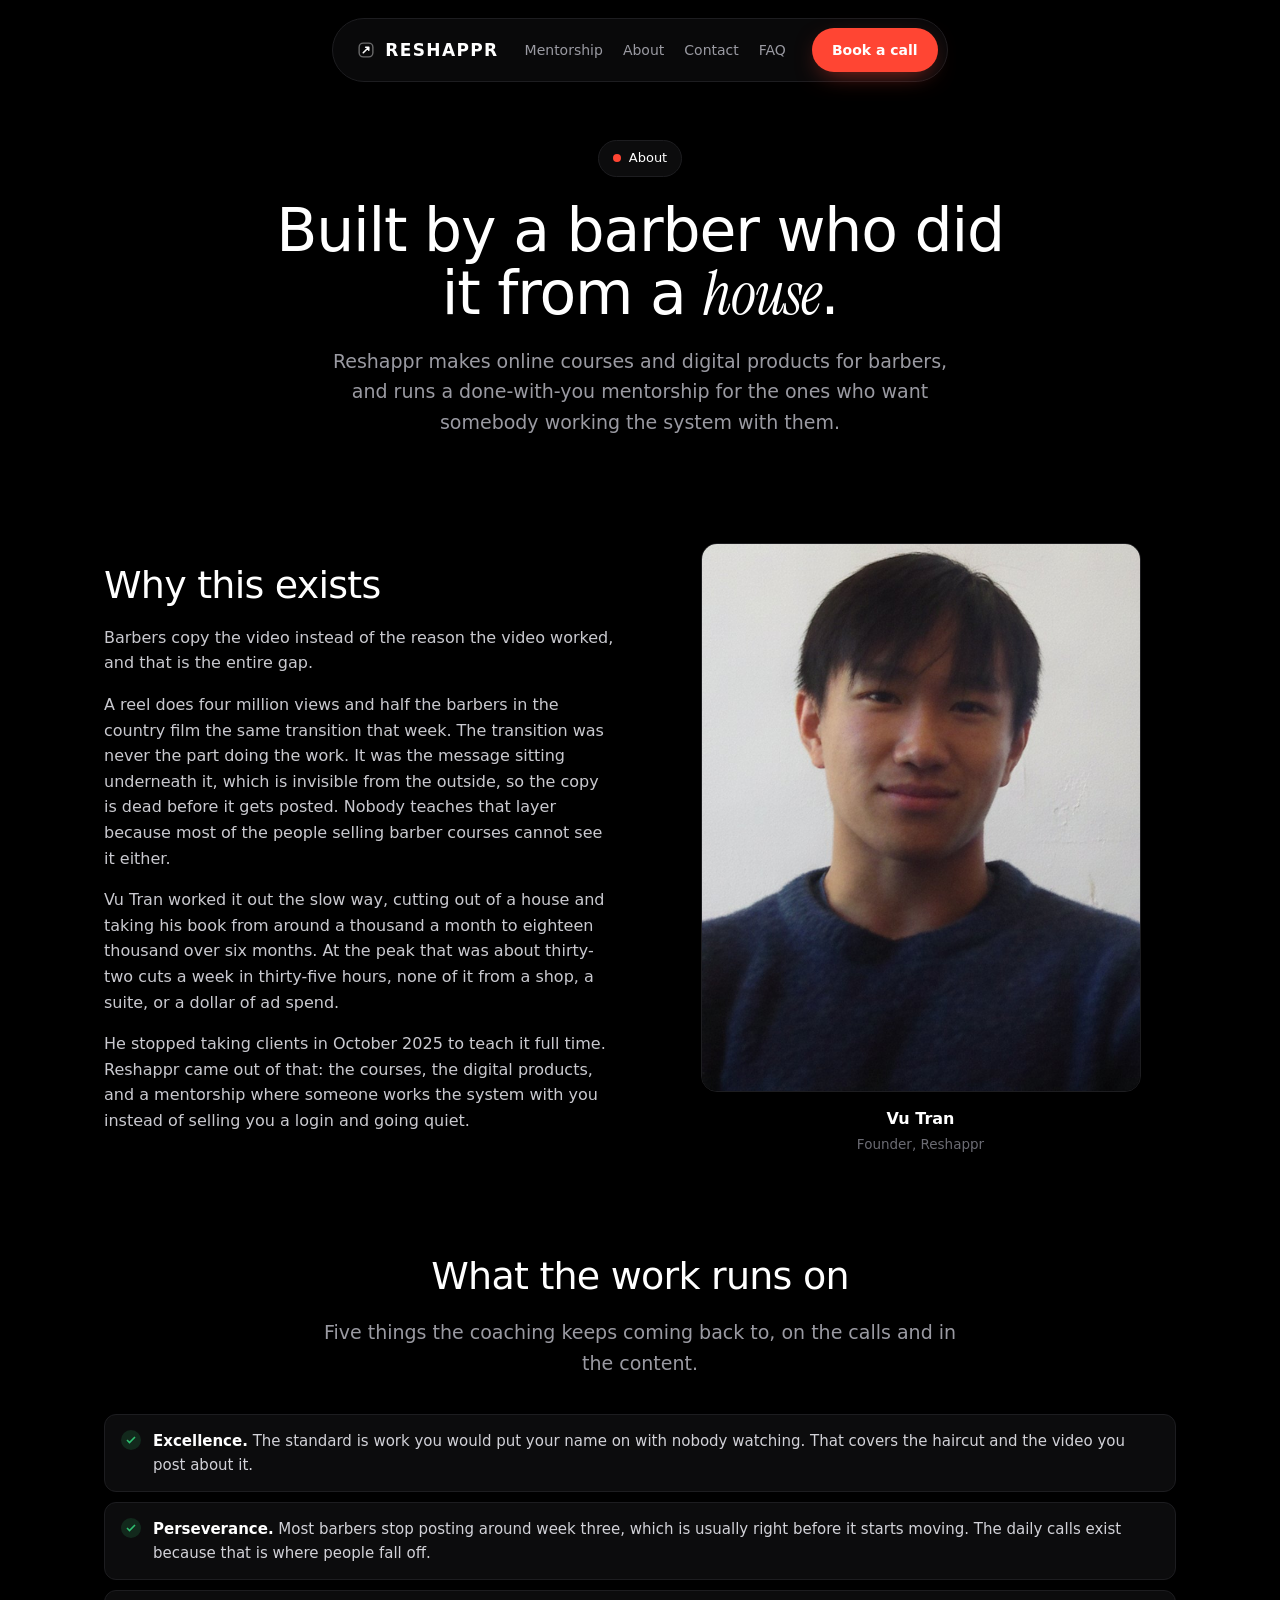
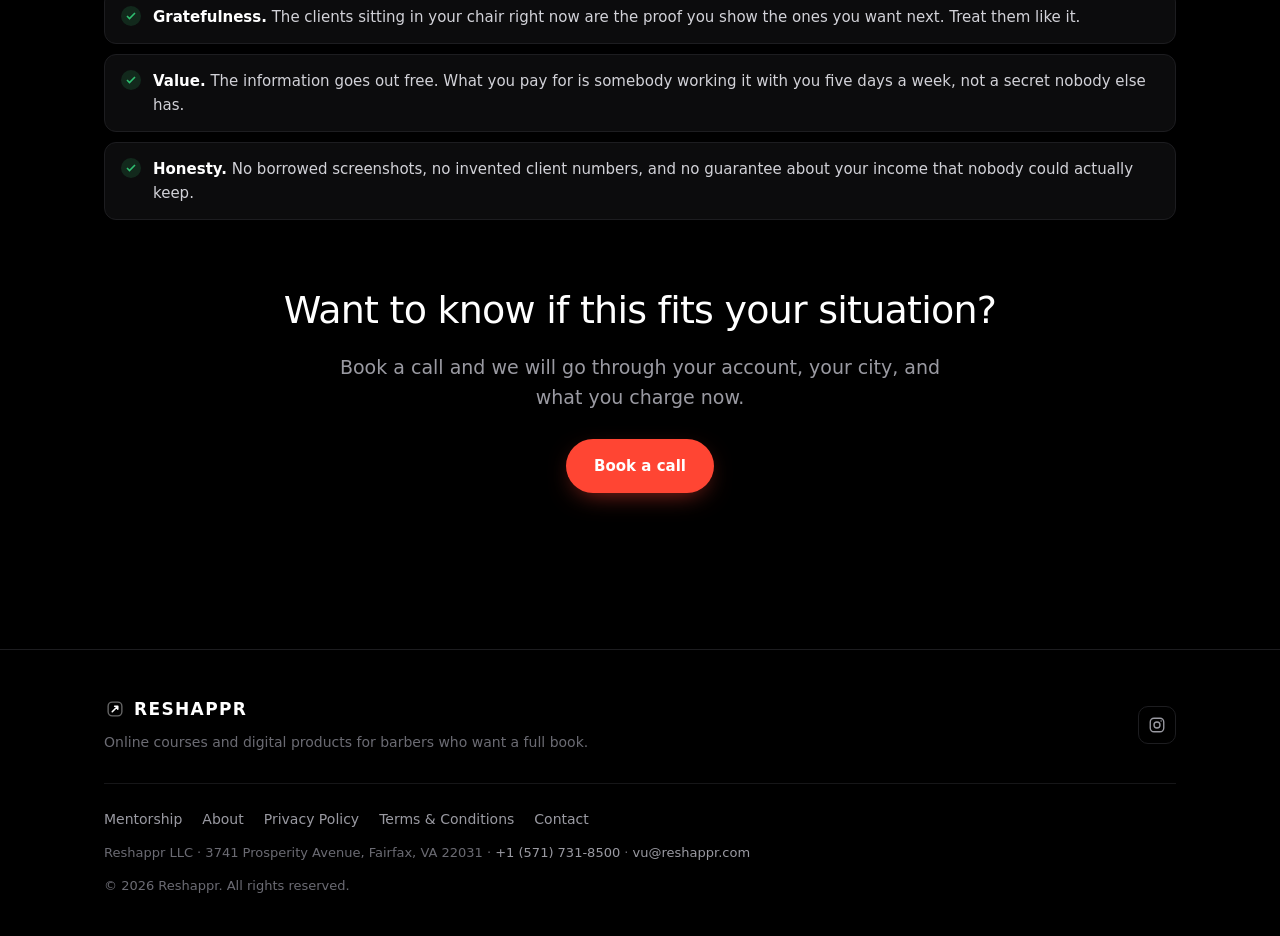
==== commit 92f8f733: "Add files via upload" ====
--- a/about.html
+++ b/about.html
@@ -4,7 +4,7 @@
 <meta charset="UTF-8" />
 <meta name="viewport" content="width=device-width, initial-scale=1.0" />
 <title>About | Reshappr</title>
-<meta name="description" content="Reshappr is a founder-led marketing agency for kitchen and bath remodelers. Short client list, full attention." />
+<meta name="description" content="Reshappr is Vu Tran's barber education company: online courses, digital products, and a done-with-you mentorship for barbers building a full book off their own content." />
 <link rel="icon" href="brand/favicon.svg" type="image/svg+xml" />
 <link rel="preconnect" href="https://api.fontshare.com" crossorigin />
 <link href="https://api.fontshare.com/v2/css?f[]=satoshi@400,500,700,900&display=swap" rel="stylesheet" />
@@ -16,7 +16,7 @@
 <div class="nav"><nav class="nav-inner">
   <a href="index.html" class="brand"><svg class="brand-mark" viewBox="0 0 64 64" fill="none" aria-hidden="true"><rect x="12" y="12" width="40" height="40" rx="12" fill="none" stroke="currentColor" stroke-width="4" opacity="0.4"/><path d="M24 40 L40 24 M31 24 H40 V33" stroke="currentColor" stroke-width="4.5" fill="none" stroke-linecap="round" stroke-linejoin="round"/></svg>RESHAPPR</a>
   <div class="nav-links">
-    <a href="services.html">Services</a>
+    <a href="services.html">Mentorship</a>
     <a href="about.html">About</a>
     <a href="contact.html">Contact</a>
     <a href="index.html#faq">FAQ</a>
@@ -30,16 +30,17 @@
   <div class="wrap">
     <div class="page-head">
       <span class="badge"><span class="dot"></span>About</span>
-      <h1>Built for remodelers, by someone who actually <span class="em">answers</span>.</h1>
-      <p class="lead">Reshappr is a small, founder-led marketing agency for kitchen and bath remodelers. We keep our client list short on purpose, so the work gets real attention.</p>
+      <h1>Built by a barber who did it from a <span class="em">house</span>.</h1>
+      <p class="lead">Reshappr makes online courses and digital products for barbers, and runs a done-with-you mentorship for the ones who want somebody working the system with them.</p>
     </div>
 
     <div class="grid-2 section">
       <div class="prose">
-        <h2 style="margin-bottom:18px">Why we exist</h2>
-        <p>Most remodelers grow on referrals until the referrals slow down. Then they try paid ads, get a pile of tire-kicker leads, and decide marketing does not work for their business.</p>
-        <p>The problem is rarely the ads. It is the system around them. Leads that never get followed up. Forms that go to an inbox nobody checks. No clear path from a click to a booked estimate.</p>
-        <p>Reshappr builds that system and runs it for you. You stay on the job site. We handle the ads, the follow-up, and the pipeline.</p>
+        <h2 style="margin-bottom:18px">Why this exists</h2>
+        <p>Barbers copy the video instead of the reason the video worked, and that is the entire gap.</p>
+        <p>A reel does four million views and half the barbers in the country film the same transition that week. The transition was never the part doing the work. It was the message sitting underneath it, which is invisible from the outside, so the copy is dead before it gets posted. Nobody teaches that layer because most of the people selling barber courses cannot see it either.</p>
+        <p>Vu Tran worked it out the slow way, cutting out of a house and taking his book from around a thousand a month to eighteen thousand over six months. At the peak that was about thirty-two cuts a week in thirty-five hours, none of it from a shop, a suite, or a dollar of ad spend.</p>
+        <p>He stopped taking clients in October 2025 to teach it full time. Reshappr came out of that: the courses, the digital products, and a mentorship where someone works the system with you instead of selling you a login and going quiet.</p>
       </div>
       <div>
         <img class="owner-photo" src="brand/owner.jpg" alt="Vu Tran, founder of Reshappr" />
@@ -51,30 +52,21 @@
     </div>
 
     <div class="section">
-      <h2 style="text-align:center; margin-bottom:36px">What we stand for</h2>
-      <div class="grid-3">
-        <div class="card">
-          <div class="ic"><svg viewBox="0 0 24 24" fill="none" stroke="currentColor" stroke-width="1.8"><path d="M20 6 9 17l-5-5"/></svg></div>
-          <h3>Honesty over hype</h3>
-          <p>No fake guarantees, no inflated numbers. We tell you what is realistic and then do the work.</p>
-        </div>
-        <div class="card">
-          <div class="ic"><svg viewBox="0 0 24 24" fill="none" stroke="currentColor" stroke-width="1.8"><path d="M17 21v-2a4 4 0 0 0-4-4H5a4 4 0 0 0-4 4v2"/><circle cx="9" cy="7" r="4"/><path d="M23 21v-2a4 4 0 0 0-3-3.87"/></svg></div>
-          <h3>One market each</h3>
-          <p>We work with one remodeler per market. Your leads are yours, never shared with a competitor next door.</p>
-        </div>
-        <div class="card">
-          <div class="ic"><svg viewBox="0 0 24 24" fill="none" stroke="currentColor" stroke-width="1.8"><path d="M13 2 3 14h7l-1 8 10-12h-7l1-8z"/></svg></div>
-          <h3>Speed that closes</h3>
-          <p>Every lead gets an automated reply the moment it comes in, so you stop losing jobs to whoever called first.</p>
-        </div>
+      <h2 style="text-align:center; margin-bottom:14px">What the work runs on</h2>
+      <p class="lead" style="text-align:center; margin-bottom:36px">Five things the coaching keeps coming back to, on the calls and in the content.</p>
+      <div class="list-plain">
+        <div class="row"><span class="tick"><svg viewBox="0 0 24 24" fill="none" stroke="currentColor" stroke-width="3.2"><path d="M20 6 9 17l-5-5"/></svg></span><span><strong>Excellence.</strong> The standard is work you would put your name on with nobody watching. That covers the haircut and the video you post about it.</span></div>
+        <div class="row"><span class="tick"><svg viewBox="0 0 24 24" fill="none" stroke="currentColor" stroke-width="3.2"><path d="M20 6 9 17l-5-5"/></svg></span><span><strong>Perseverance.</strong> Most barbers stop posting around week three, which is usually right before it starts moving. The daily calls exist because that is where people fall off.</span></div>
+        <div class="row"><span class="tick"><svg viewBox="0 0 24 24" fill="none" stroke="currentColor" stroke-width="3.2"><path d="M20 6 9 17l-5-5"/></svg></span><span><strong>Gratefulness.</strong> The clients sitting in your chair right now are the proof you show the ones you want next. Treat them like it.</span></div>
+        <div class="row"><span class="tick"><svg viewBox="0 0 24 24" fill="none" stroke="currentColor" stroke-width="3.2"><path d="M20 6 9 17l-5-5"/></svg></span><span><strong>Value.</strong> The information goes out free. What you pay for is somebody working it with you five days a week, not a secret nobody else has.</span></div>
+        <div class="row"><span class="tick"><svg viewBox="0 0 24 24" fill="none" stroke="currentColor" stroke-width="3.2"><path d="M20 6 9 17l-5-5"/></svg></span><span><strong>Honesty.</strong> No borrowed screenshots, no invented client numbers, and no guarantee about your income that nobody could actually keep.</span></div>
       </div>
     </div>
 
     <div class="page-head" style="margin-top:20px">
-      <h2>Want to see what this looks like for your market?</h2>
-      <p class="lead">Book a free strategy call and we will walk you through it.</p>
-      <p style="margin-top:26px"><a href="contact.html" class="btn btn-lg">Get Your Free Strategy Call</a></p>
+      <h2>Want to know if this fits your situation?</h2>
+      <p class="lead">Book a call and we will go through your account, your city, and what you charge now.</p>
+      <p style="margin-top:26px"><a href="contact.html" class="btn btn-lg">Book a call</a></p>
     </div>
   </div>
 </main>
@@ -83,15 +75,15 @@
   <div class="foot">
     <div>
       <div class="brand"><svg class="brand-mark" viewBox="0 0 64 64" fill="none" aria-hidden="true"><rect x="12" y="12" width="40" height="40" rx="12" fill="none" stroke="currentColor" stroke-width="4" opacity="0.4"/><path d="M24 40 L40 24 M31 24 H40 V33" stroke="currentColor" stroke-width="4.5" fill="none" stroke-linecap="round" stroke-linejoin="round"/></svg>RESHAPPR</div>
-      <div class="tag">Your market. Your leads. Never shared.</div>
+      <div class="tag">Online courses and digital products for barbers who want a full book.</div>
     </div>
     <div class="soc">
-      <a href="#" aria-label="Instagram"><svg width="18" height="18" viewBox="0 0 24 24" fill="none" stroke="currentColor" stroke-width="1.8"><rect x="3" y="3" width="18" height="18" rx="5"/><circle cx="12" cy="12" r="4"/><circle cx="17.5" cy="6.5" r="1" fill="currentColor" stroke="none"/></svg></a>
-      <a href="#" aria-label="Facebook"><svg width="18" height="18" viewBox="0 0 24 24" fill="currentColor"><path d="M14 9h3V6h-3c-2 0-3 1.3-3 3.2V11H8v3h3v7h3v-7h2.5l.5-3H14V9.5c0-.3.2-.5.6-.5Z"/></svg></a>
-      <a href="#" aria-label="LinkedIn"><svg width="18" height="18" viewBox="0 0 24 24" fill="currentColor"><path d="M6.5 8A1.5 1.5 0 1 0 6.5 5a1.5 1.5 0 0 0 0 3ZM5 10h3v9H5v-9Zm5 0h2.8v1.3c.5-.8 1.5-1.5 3-1.5 2.4 0 3.2 1.4 3.2 3.9V19h-3v-4.6c0-1.2-.4-1.9-1.4-1.9-1 0-1.6.7-1.6 1.9V19h-3v-9Z"/></svg></a>
+      <a href="https://www.instagram.com/_vuper/" target="_blank" rel="noopener" aria-label="Instagram"><svg width="18" height="18" viewBox="0 0 24 24" fill="none" stroke="currentColor" stroke-width="1.8"><rect x="3" y="3" width="18" height="18" rx="5"/><circle cx="12" cy="12" r="4"/><circle cx="17.5" cy="6.5" r="1" fill="currentColor" stroke="none"/></svg></a>
     </div>
   </div>
   <div class="foot-links">
+    <a href="services.html">Mentorship</a>
+    <a href="about.html">About</a>
     <a href="privacy-policy.html">Privacy Policy</a>
     <a href="terms-and-conditions.html">Terms &amp; Conditions</a>
     <a href="contact.html">Contact</a>
--- a/styles.css
+++ b/styles.css
@@ -1,4 +1,4 @@
-/* Reshappr shared styles — About / Services / Contact */
+/* Reshappr shared styles: About / Mentorship / Contact */
 :root {
   --bg:#000; --bg-card:#0c0c0d; --bg-card-2:#111113; --line:#1d1d20; --line-soft:#161618;
   --text:#fff; --muted:#9a9aa2; --muted-2:#6b6b73; --accent:#ff4533; --demo:#4d8dff;
@@ -39,7 +39,7 @@
 h1 { font-weight:500; letter-spacing:-0.02em; line-height:1.05; font-size:clamp(36px,5.5vw,60px); }
 h2 { font-weight:500; letter-spacing:-0.02em; line-height:1.1; font-size:clamp(26px,3.4vw,38px); }
 h3 { font-weight:600; letter-spacing:-0.01em; font-size:21px; }
-.lead { color:var(--muted); font-size:clamp(16px,1.6vw,19px); max-width:600px; margin:20px auto 0; }
+.lead { color:var(--muted); font-size:clamp(16px,1.6vw,19px); max-width:640px; margin:20px auto 0; }
 .section { padding:50px 0; }
 
 /* cards / grids */
@@ -50,8 +50,16 @@
 .card p { color:var(--muted); font-size:15px; }
 .card .ic { width:50px; height:50px; border-radius:13px; background:var(--bg-card-2); border:1px solid var(--line); display:flex; align-items:center; justify-content:center; color:var(--accent); margin-bottom:16px; }
 .card .ic svg { width:24px; height:24px; }
+.card .n { font-family:var(--serif); font-style:italic; color:var(--accent); font-size:24px; line-height:1; }
 .prose p { color:#c9c9cf; margin:0 0 16px; font-size:16px; }
 .prose p:last-child { margin-bottom:0; }
+
+/* module / inclusion list */
+.list-plain { display:grid; gap:10px; margin-top:8px; }
+.list-plain .row { display:flex; gap:12px; align-items:flex-start; background:var(--bg-card); border:1px solid var(--line); border-radius:12px; padding:14px 16px; font-size:15px; color:#d2d2d8; }
+.list-plain .row .tick { width:20px; height:20px; border-radius:50%; background:rgba(47,191,113,0.16); color:#2fbf71; display:flex; align-items:center; justify-content:center; flex:none; margin-top:1px; }
+.list-plain .row .tick svg { width:12px; height:12px; }
+.list-plain .row strong { color:#fff; font-weight:600; }
 
 /* contact info rows */
 .info-list { display:grid; gap:14px; margin-top:8px; }
@@ -61,12 +69,7 @@
 .info-row a { color:#fff; }
 .info-row a:hover { color:var(--accent); }
 
-/* FILL-IN placeholders (white boxes to replace) */
-.fillin { background:#fff; color:#0c0c0d; border:2px dashed var(--accent); border-radius:12px; padding:15px 16px; font-size:14px; font-weight:600; margin:16px 0; display:flex; gap:11px; align-items:flex-start; line-height:1.5; }
-.fillin .lbl { background:var(--accent); color:#fff; font-size:10.5px; font-weight:800; padding:3px 8px; border-radius:6px; letter-spacing:.05em; flex:none; margin-top:1px; }
-.fillin-img { background:#fff; color:#0c0c0d; border:2px dashed var(--accent); border-radius:16px; min-height:300px; display:flex; flex-direction:column; align-items:center; justify-content:center; gap:6px; text-align:center; padding:24px; font-weight:700; }
-.fillin-img .lbl { background:var(--accent); color:#fff; font-size:11px; font-weight:800; padding:4px 10px; border-radius:6px; letter-spacing:.05em; margin-bottom:6px; }
-.fillin-img small { font-weight:500; color:#555; max-width:280px; }
+/* owner photo */
 .owner-photo { width:100%; max-width:440px; border-radius:16px; border:1px solid var(--line); display:block; margin:0 auto; }
 .owner-caption { text-align:center; max-width:440px; margin:14px auto 0; }
 .owner-name { display:block; font-weight:700; font-size:16px; color:#fff; }
@@ -87,7 +90,7 @@
 .optin .btn { width:100%; }
 .form-foot { text-align:center; margin-top:14px; font-size:13px; color:var(--muted-2); }
 .form-foot a { color:var(--muted); text-decoration:underline; }
-.form-embed { background:#16161A; border:1px solid #2A2A2E; border-radius:16px; overflow:hidden; }
+.form-embed { background:#16161A; border:1px solid #2A2A2E; border-radius:16px; overflow:hidden; min-height:600px; }
 .form-embed iframe { width:100%; min-height:600px; border:none; display:block; }
 
 /* footer */
